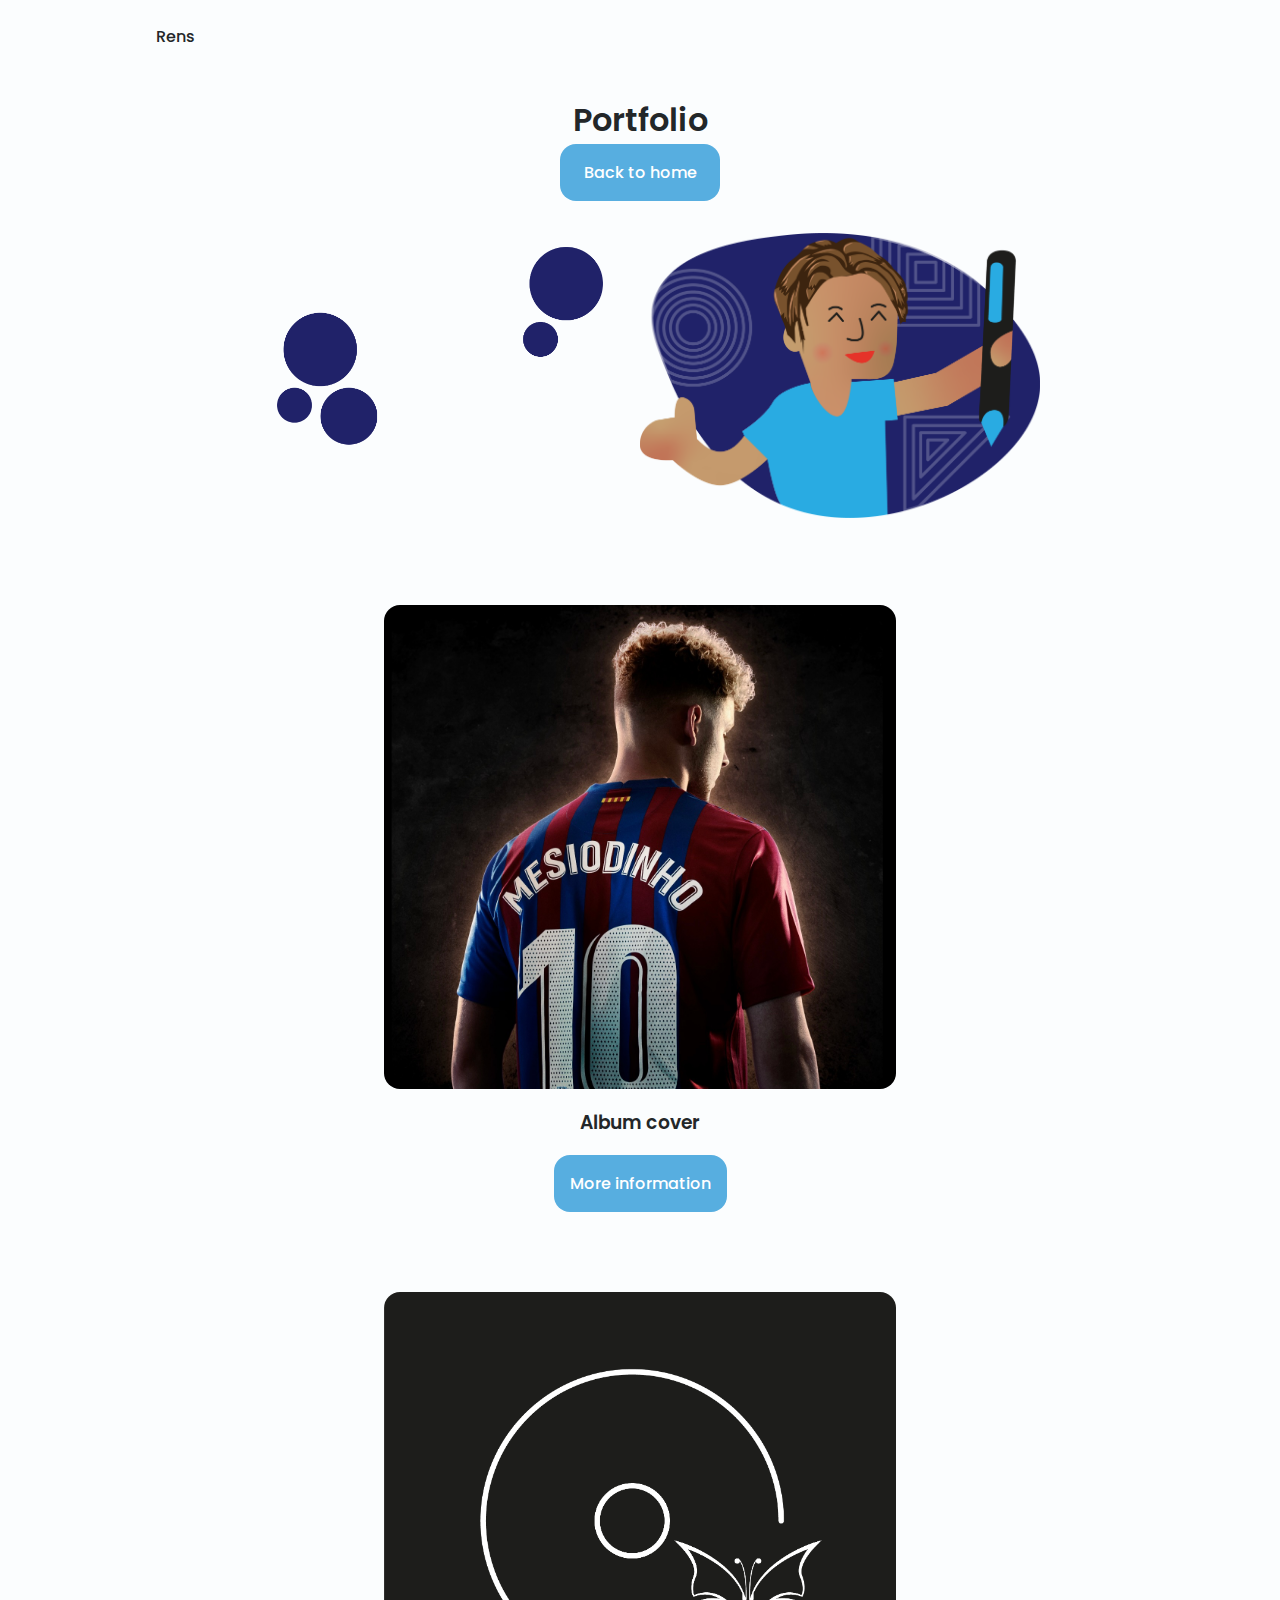
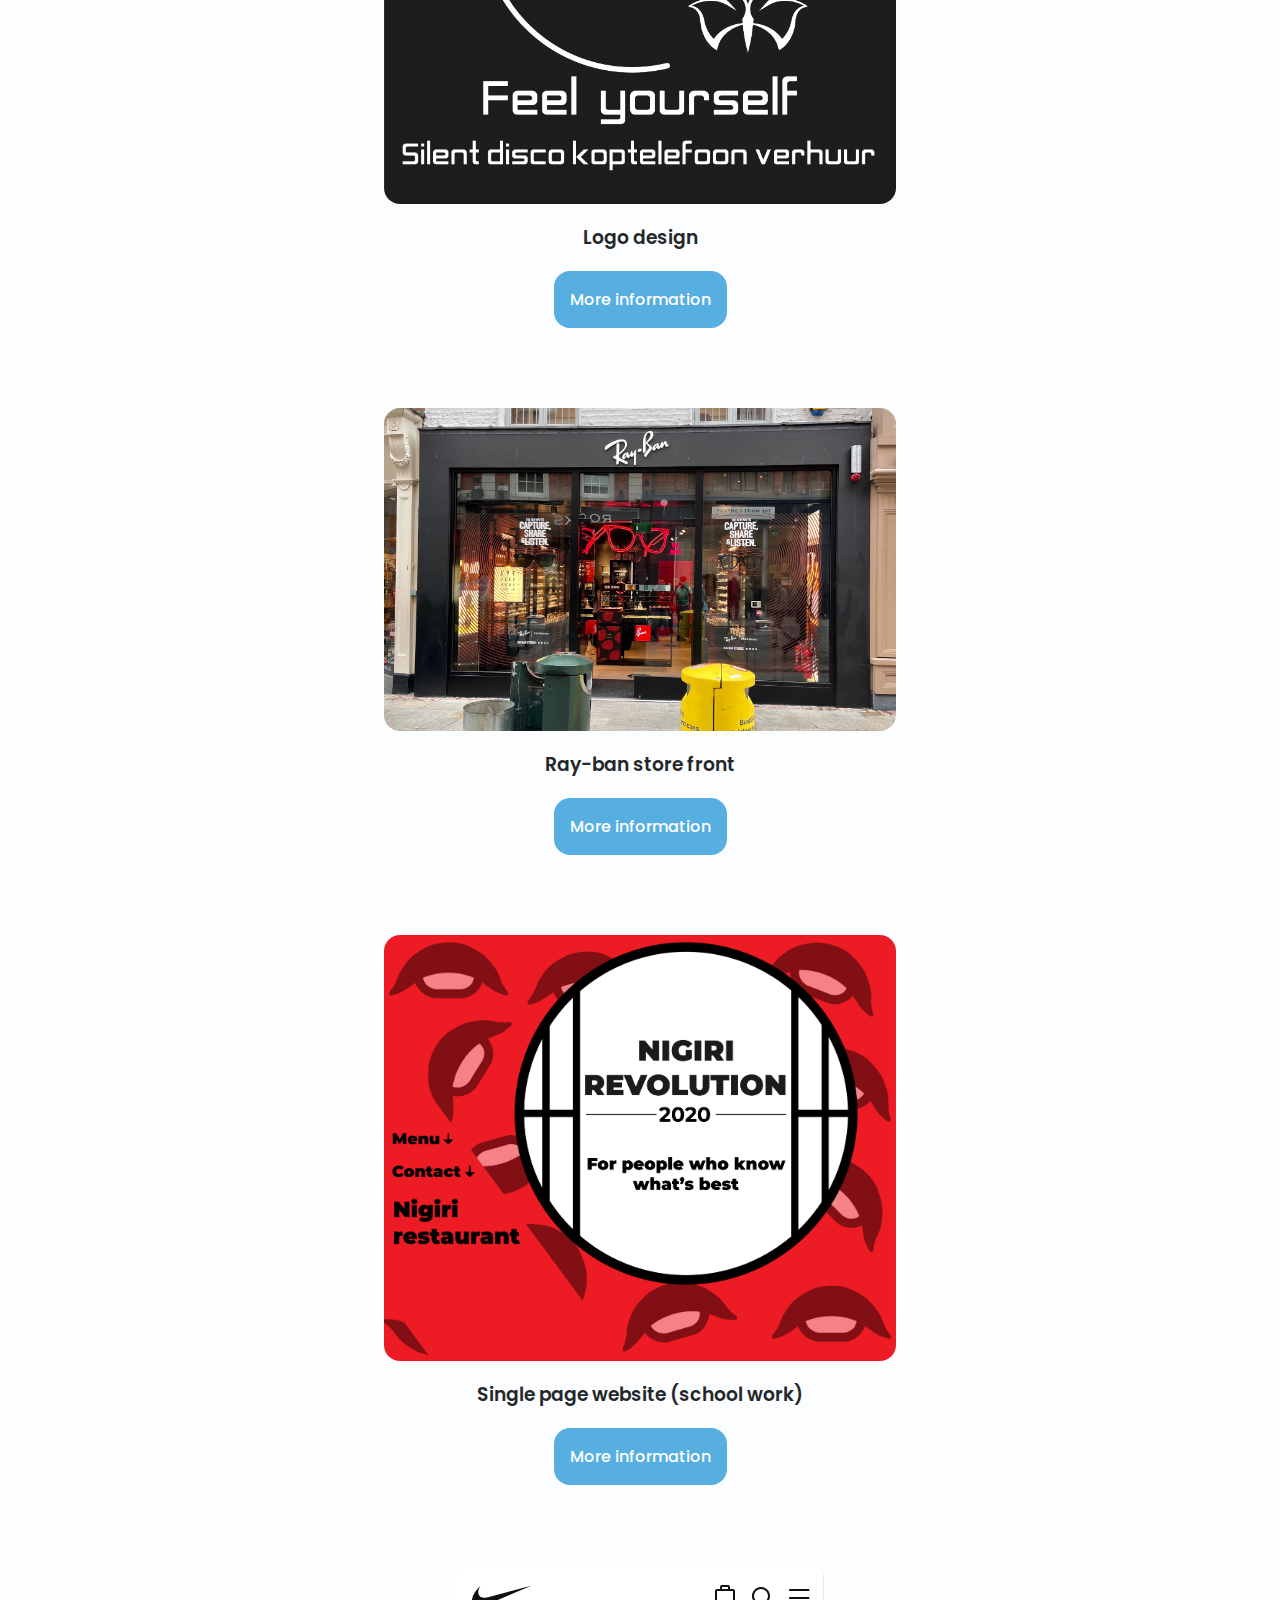
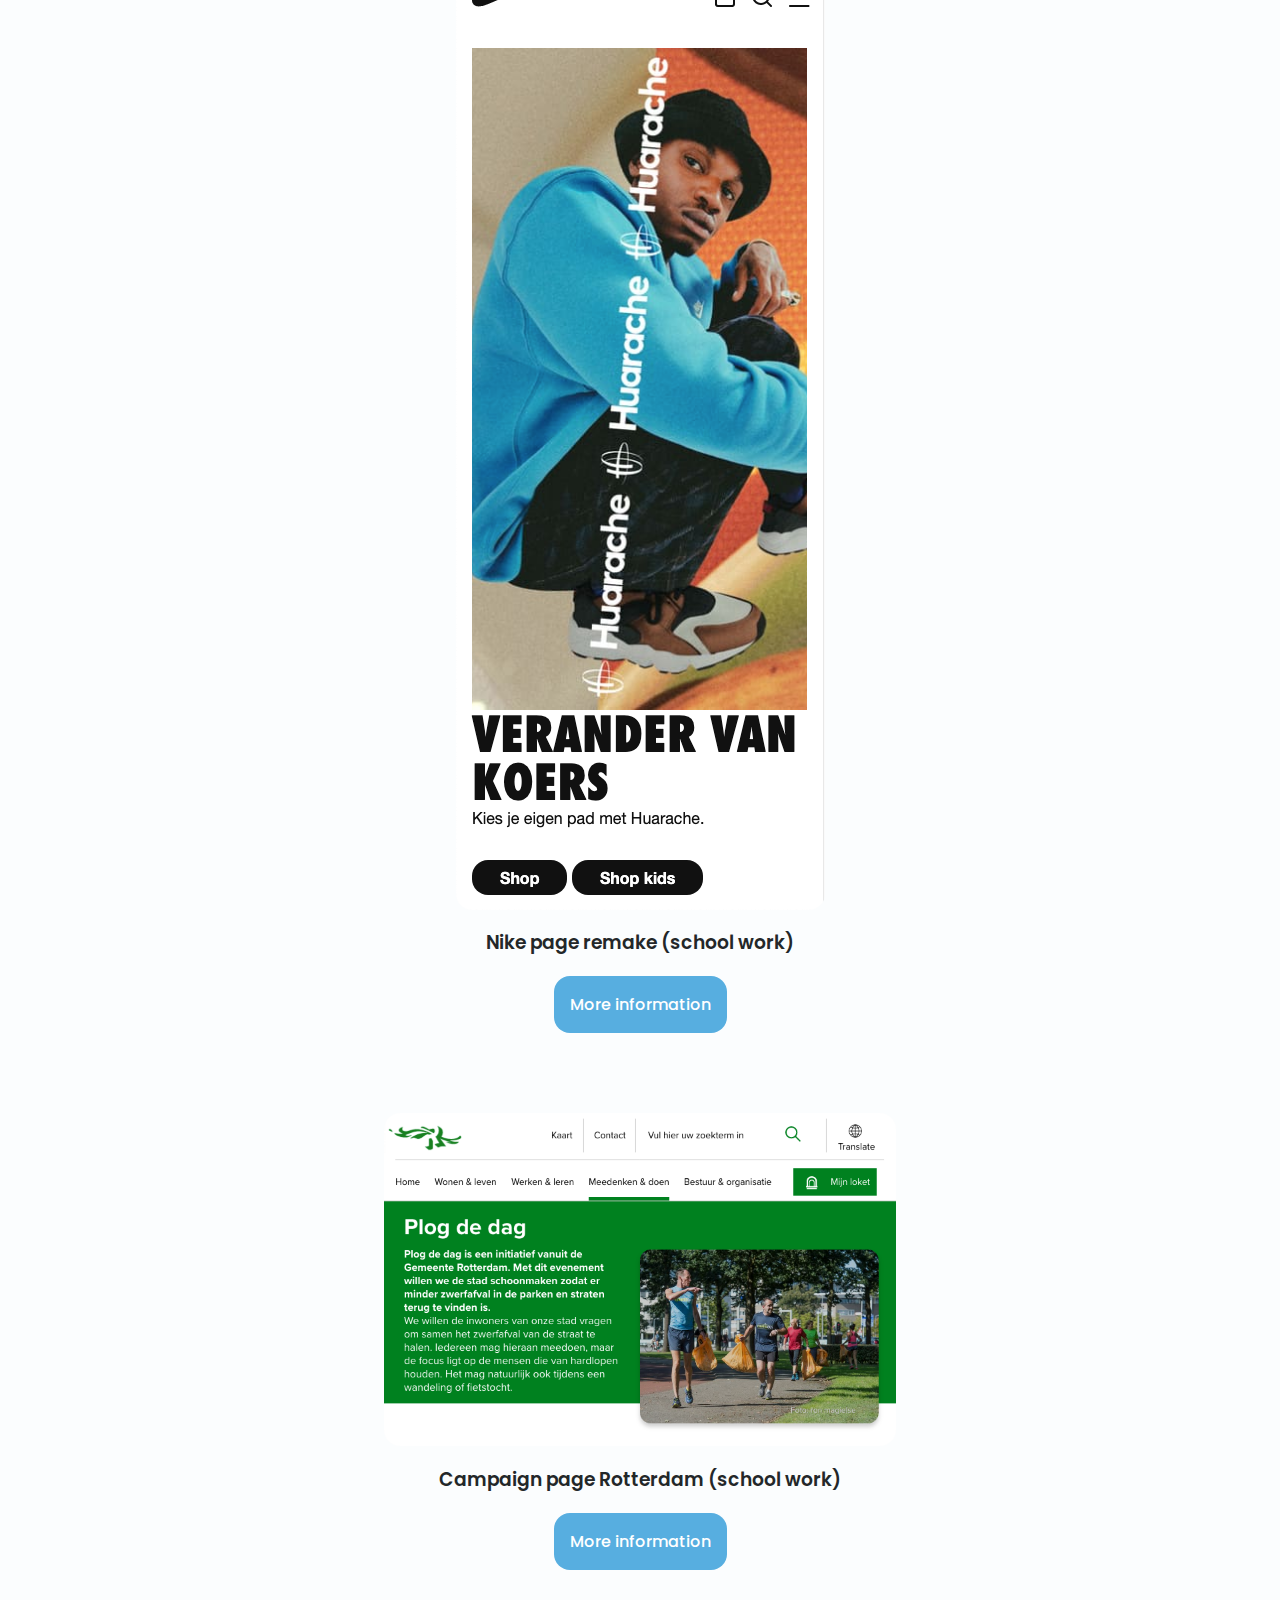
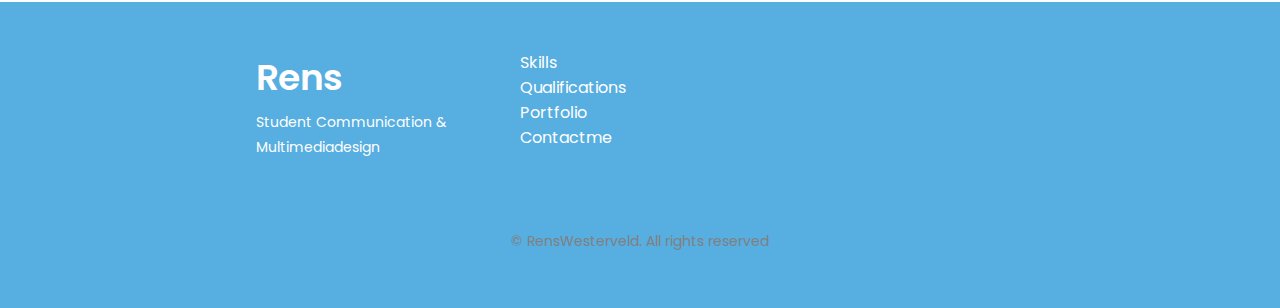
==== portfolio.html @ 884509c6 "Add files via upload" ====
<!DOCTYPE html>
<html lang="en">
<head>

    <meta charset="UTF-8">
    <meta name="viewport" content="width=device-width, initial-scale=1.0">

    <!--==================== UNICONS ====================-->
    <link rel="stylesheet" href="https://unicons.iconscout.com/release/v4.0.0/css/line.css">

    <!--==================== CSS ====================-->
    <link rel="stylesheet" href="assets/css/styles.css">

    <title>Full portfolio</title>
</head>

<body>
    <header class="header" id="header">
        <nav class="nav container">
            <a href="index.html" class="nav__logo">Rens</a>

            

            <div class="nav__btns">
                <!-- Theme change button -->
                <i class="uil uil-moon change-theme" id="theme-button"></i>
            </div>

        </nav>
    </header>
    
    <main class="portfolio">
        <h1>Portfolio</h1>
        <a href="index.html" class="portfolioknoppie2">Back to home</a>
        <section class="portfoliotop">
            <div class="portfoliotoplinks">
                <img src="./assets/img/bubbelsport_Tekengebied 1.png" alt="">
            </div>
            <div class="portfoliotoprechts">
                <img src="./assets/img/cartoon-ik.png" alt="">
            </div>
        </section>

        <section>
            <ul>
                <li>
                    <a href="./Portfolio/albumcover.html">
                        <img src="assets/img/2fb75d31-77df-4bcc-8fdf-3e74e98454a0.jpg" alt="">
                        <h3>Album cover</h3>
                        <span class="button button--flex button--small portfolio__button">More information</span>
                    </a>
                </li>

                <li>
                    <a href="./Portfolio/logodesign.html">
                        <img src="assets/img/Tekengebied 1 kopie 7.PNG" alt="">
                        <h3>Logo design</h3>
                        <span class="button button--flex button--small portfolio__button">More information</span>
                    </a>
                </li>

                <li>
                    <a href="./Portfolio/ray-ban.html">
                        <img src="assets/img/raybay.jpg" alt="">
                        <h3>Ray-ban store front</h3>
                        <span class="button button--flex button--small portfolio__button">More information</span>
                    </a>
                </li>

                <li>
                    <a href="./Portfolio/singlepage.html">
                        <img src="./assets/img/Single page website smal.png" alt="">
                        <h3>Single page website (school work)</h3>
                        <span class="button button--flex button--small portfolio__button">More information</span>
                    </a>
                </li>

                <li>
                    <a href="">
                        <img src="./assets/img/nike.png" alt="">
                        <h3>Nike page remake (school work)</h3>
                        <span class="button button--flex button--small portfolio__button">More information</span>
                    </a>
                </li>

                <li>
                    <a href="">
                        <img src="./assets/img/groot:klein scherm.png" alt="">
                        <h3>Campaign page Rotterdam (school work)</h3>
                        <span class="button button--flex button--small portfolio__button">More information</span>
                    </a>
                </li>
            </ul>
        </section>
    </main>

    <footer class="footer">
        <div class="footer__bg">
            <div class="footer__container container grid">
                <div>
                    <h1 class="footer__title">Rens</h1>
                    <span class="footer__subtitle">Student Communication & Multimediadesign</span>
                </div>

                <ul>
                    <li>
                        <a href="./index.html#skills" class="footer__link">Skills</a>
                    </li>
                    <li>
                        <a href="./index.html#Qualifications" class="footer__link">Qualifications</a>
                    </li>
                    <li>
                        <a href="./index.html#portfolio" class="footer__link">Portfolio</a>
                    </li>
                    <li>
                        <a href="./index.html#contact" class="footer__link">Contactme</a>
                    </li>
                </ul>

                <div class="footer__socials">
                    <a href="https://www.linkedin.com/in/rens-westerveld-a034a1193/" target="_blank" class="footer__social">
                        <i class="uil uil-linkedin-alt"></i>
                    </a>

                    <a href="https://www.instagram.com/renswest/" target="_blank" class="footer__social">
                        <i class="uil uil-instagram"></i>
                    </a>
                </div>
            </div>

            <p class="footer__copy">&#169; RensWesterveld. All rights reserved</p>
        </div>

    </footer>

    <!--==================== SCROLL TOP ====================-->
    <a href="#" class="scrollup" id="scroll-up">
        <i class="uil uil-arrow-up scrollup__icon"></i>
    </a>

    <!--==================== SWIPER JS ====================-->
    <script src="assets/js/swiper-bundle.min.js"></script>

    <!--==================== MAIN JS ====================-->
    <script src="assets/js/main.js"></script>
</body>

</html>
---- assets/css/styles.css ----
/*==================== GOOGLE FONTS ====================*/
@import url('https://fonts.googleapis.com/css2?family=Poppins:wght@400;500;600&display=swap');

/*==================== VARIABLES CSS ====================*/
:root {
    --header-height: 3rem;

    /*========== Colors ==========*/
    /* Change favorite color */
    --hue-color: 202;
    /* purple 250 - green 202 - blue 230 - pink 340*/

    /* HSL color mode */
    --first-color: hsl(var(--hue-color), 69%, 61%);
    --first-color-second: hsl(var(--hue-color), 69%, 61%);
    --first-color-alt: hsl(var(--hue-color), 57%, 53%);
    --first-color-lighter: hsl(var(--hue-color), 92%, 85%);
    --title-color: hsl(var(--hue-color), 8%, 15%);
    --text-color: hsl(var(--hue-color), 8%, 45%);
    --text-color-light: hsl(var(--hue-color), 8%, 65%);
    --input-color: hsl(var(--hue-color), 70%, 90%);
    --body-color: hsl(var(--hue-color), 60%, 99%);
    --container-color: #FFF;
    --scroll-bar-color: hsl(var(var(--hue-color), 12%, 90%));
    --scroll-thumb-color: hsl(var(var(--hue-color), 12%, 80%));

    /*========== Font and typography ==========*/
    --body-font: 'Poppins', sans-serif;

    /* .5rem = 8px, 1rem = 16px, 1.5rem = 24px ... */
    --big-font-size: 2rem;
    --h1-font-size: 1.5rem;
    --h2-font-size: 1.25rem;
    --h3-font-size: 1.125rem;
    --normal-font-size: .938rem;
    --small-font-size: .813rem;
    --smaller-font-size: .75rem;

    /*========== Font weight ==========*/
    --font-medium: 500;
    --font-semi-bold: 600;

    /*========== Margenes Bottom ==========*/
    /* .25rem = 4px, .5rem = 8px, .75rem = 12px ... */
    --mb-0-25: .25rem;
    --mb-0-5: .5rem;
    --mb-0-75: .75rem;
    --mb-1: 1rem;
    --mb-1-5: 1.5rem;
    --mb-2: 2rem;
    --mb-2-5: 2.5rem;
    --mb-3: 3rem;

    /*========== z index ==========*/
    --z-tooltip: 10;
    --z-fixed: 100;
    --z-modal: 1000;
}

/* Font size for large devices */
@media screen and (min-width: 968px) {
    :root {
        --big-font-size: 3rem;
        --h1-font-size: 2.25rem;
        --h2-font-size: 1.5rem;
        --h3-font-size: 1.25rem;
        --normal-font-size: 1rem;
        --small-font-size: .875rem;
        --smaller-font-size: .813rem;
    }
}

/*========== Variables Dark theme ==========*/
body.dark-theme {
    /* HSL color mode */
    --first-color-second: hsl(var(--hue-color), 30%, 8%);
    --title-color: hsl(var(--hue-color), 8%, 95%);
    --text-color: hsl(var(--hue-color), 8%, 75%);
    --input-color: hsl(var(--hue-color), 29%, 16%);
    --body-color: hsl(var(--hue-color), 28%, 12%);
    --container-color: hsl(var(--hue-color), 29%, 16%);
    --scroll-bar-color: hsl(var(var(--hue-color), 12%, 48%));
    --scroll-thumb-color: hsl(var(var(--hue-color), 12%, 36%));
}

/*========== Button Dark/Light ==========*/
.nav__btns {
    display: flex;
    align-items: center;
}

.change-theme {
    font-size: 1.25rem;
    color: var(--title-color);
    margin-right: var(--mb-1);
    cursor: pointer;
}

.change-theme:hover {
    color: var(--first-color);
}

/*==================== BASE ====================*/
* {
    box-sizing: border-box;
    padding: 0;
    margin: 0;
}

html {
    scroll-behavior: smooth;
}

body {
    margin: 0 0 var(--header-height) 0;
    font-family: var(--body-font);
    font-size: var(--normal-font-size);
    background-color: var(--body-color);
    color: var(--text-color);
}

h1,
h2,
h3,
h4 {
    color: var(--title-color);
    font-weight: var(--font-semi-bold);
}

ul {
    list-style: none;
}

a {
    text-decoration: none;
}

img {
    max-width: 100%;
    height: auto;
}

/*==================== REUSABLE CSS CLASSES ====================*/
.section {
    padding: 2rem 0 4rem;
}

.section__title {
    font-size: var(--h1-font-size);
}

.section__subtitle {
    display: block;
    font-size: var(--small-font-size);
    margin-bottom: var(--mb-3);
}

.section__title,
.section__subtitle {
    text-align: center;
}

/*==================== LAYOUT ====================*/
.container {
    max-width: 768px;
    margin-left: var(--mb-1-5);
    margin-right: var(--mb-1-5);
}

.grid {
    display: grid;
    gap: 1.5rem;
}

.header {
    width: 100%;
    position: fixed;
    bottom: 0;
    left: 0;
    z-index: var(--z-fixed);
    background-color: var(--body-color);
}

/*==================== NAV ====================*/
.nav {
    max-width: 968px;
    height: var(--header-height);
    display: flex;
    justify-content: space-between;
    align-items: center;
}

.nav__logo,
.nav__toggle {
    color: var(--title-color);
    font-weight: var(--font-medium);
}

.nav__logo:hover {
    color: var(--first-color);
}

.nav__toggle {
    font-size: 1.1rem;
    cursor: pointer;
}

.nav__toggle:hover {
    color: var(--first-color);
}

@media screen and (max-width: 767px) {
    .nav__menu {
        position: fixed;
        bottom: -100%;
        left: 0;
        width: 100%;
        background-color: var(--body-color);
        padding: 2rem 1.5rem 4rem;
        box-shadow: 0 -1px 4px rgba(0, 0, 0, .15);
        border-radius: 1.5rem 1.5rem 0 0;
        transition: .3s;
    }
}

.nav__list {
    grid-template-columns: repeat(3, 1fr);
    gap: 2rem;
}

.nav__link {
    display: flex;
    flex-direction: column;
    align-items: center;
    font-size: var(--small-font-size);
    color: var(--title-color);
    font-weight: var(--font-medium);
}

.nav__link:hover {
    color: var(--first-color);
}

.nav__icon {
    font-size: 1.2rem;
}

.nav__close {
    position: absolute;
    right: 1.3rem;
    bottom: .5rem;
    font-size: 1.5rem;
    color: var(--first-color);
}

.nav__close:hover {
    color: var(--first-color-alt);
}

/* show menu */
.show-menu {
    bottom: 0;
}

/* Active link */
.about-link {
    color: var(--first-color);
}

/* Change background header */
.scroll-header {
    box-shadow: 0 -1px 4px rgba(0, 0, 0, .15);
}

/*==================== HOME ====================*/
.home__container {
    gap: 1rem;
}

.home__content {
    grid-template-columns: .5fr 3fr;
    padding-top: 3.5rem;
    align-items: center;
}

.home__social {
    display: grid;
    grid-template-columns: max-content;
    row-gap: 1rem;
}

.home__social-icon {
    font-size: 1.25rem;
    color: var(--first-color);
}

.home__social-icon:hover {
    color: var(--first-color-alt);
}

.home__blob {
    width: 200px;
    fill: var(--first-color);
}

.home__blob-img {
    width: 200px;
    margin-bottom: 5em;
}

.home__data {
    grid-column: 1/3;
}

.home__title {
    font-size: var(--big-font-size);
}

.home__subtitle {
    font-size: var(--h3-font-size);
    color: var(--text-color);
    font-weight: var(--font-medium);
    margin-bottom: var(--mb-0-75);
}

.home__description {
    margin-bottom: var(--mb-2);
}

.home__scroll {
    display: none;
}

.home__scroll-button {
    color: var(--first-color);
    transition: .3s;
}

.home__scroll-button:hover {
    transform: translateY(.25rem);
}

.home__scroll-mouse {
    font-size: 2rem;
}

.home__scroll-name {
    font-size: var(--small-font-size);
    color: var(--title-color);
    font-weight: var(--font-medium);
    margin-right: var(--mb-0-25);
}

.home__scroll-arrow {
    font-size: 1.25rem;
}

/*==================== BUTTONS ====================*/
.button {
    display: inline-block;
    background-color: var(--first-color);
    color: #FFF;
    padding: 1rem;
    border-radius: 1rem;
    font-weight: var(--font-medium);
    border: 0;
}

.button:hover {
    background-color: var(--first-color-alt);
}

.button_icon {
    font-size: 1.25rem;
    margin-left: var(--mb-0-5);
    transition: .3s;
}

.button--flex {
    display: inline-flex;
    align-items: center;
}

/*==================== ABOUT ====================*/
.about__img {
    width: 200px;
    border-radius: .5rem;
    justify-self: center;
    align-self: center;
}

.about__description {
    text-align: center;
    margin-bottom: var(--mb-2-5);
}

.about__info {
    display: flex;
    justify-content: space-evenly;
    margin-bottom: var(--mb-2-5);
}

.about__info-title {
    font-size: var(--h2-font-size);
    font-weight: var(--font-semi-bold);
    color: var(--title-color);
}

.about__info-name {
    font-size: var(--small-font-size);
}

.about__info-title,
.about__info-name {
    display: block;
    text-align: center;
}

.about__buttons {
    display: flex;
    justify-content: center;
}

/*==================== SKILLS ====================*/
.skills__container {
    row-gap: 0;
}

.skills__header {
    display: flex;
    align-items: center;
    margin-bottom: var(--mb-2-5);
}

.skills__icon,
.skills__arrow {
    font-size: 2rem;
    color: var(--first-color);
}

.skills__icon {
    margin-right: var(--mb-0-75);
}

.skills__title {
    font-size: var(--h3-font-size);
}

.skills__subtitle {
    font-size: var(--small-font-size);
    color: var(--text-color-light);
}

.skills__arrow {
    margin-left: auto;
    transition: .4s;
}

.skills__list {
    row-gap: 1.5rem;
    padding-left: 2.7rem;
}

.skills__name {
    font-size: var(--normal-font-size);
    font-weight: var(--font-medium);
}

.skills__bar,
.skills__percentage {
    height: 5px;
    border-radius: .25rem;
}

.skills__bar {
    background-color: var(--first-color-lighter);
}

/*==================== QUALIFICATION ====================*/
.qualification__tabs {
    display: flex;
    justify-content: space-evenly;
    margin-bottom: var(--mb-2);
}

.qualification__button {
    font-size: var(--h3-font-size);
    font-weight: var(--font-medium);
}

.qualification__button:hover {
    color: var(--first-color);
}

.qualification__icon {
    font-size: 1.8rem;
    margin-right: var(--mb-0-25);
}

.qualification__data {
    display: grid;
    grid-template-columns: 1fr max-content 1fr;
    column-gap: 1.5rem;
}

.qualification__title {
    font-size: var(--normal-font-size);
    font-weight: var(--font-medium);
}

.qualification__subtitle {
    display: inline-block;
    font-size: var(--small-font-size);
    margin-bottom: var(--mb-1);
}

.qualification__calendar {
    font-size: var(--smaller-font-size);
    color: var(--text-color-light);
}

.qualification__rounder {
    display: inline-block;
    width: 13px;
    height: 13px;
    background-color: var(--first-color);
    border-radius: 50%;
}

.qualification[data-content] {
    display: none;
}

.qualification__active[data-content] {
    display: block;
}

.qualification__button.qualification__active {
    color: var(--first-color);
}

/*==================== SERVICES ====================*/


/* Active Modal */


/*==================== PORTFOLIO ====================*/
.portfolio__containter {
    overflow: initial;
}

.portfolio__content {
    padding: 0 1.5rem;
}

.portfolio__img {
    width: 265px;
    border-radius: .5rem;
    justify-self: center;
}

.portfolio__title {
    font-size: var(--h3-font-size);
    margin-bottom: var(--mb-0-75);
}

.portfolio__description {
    margin-bottom: var(--mb-0-75);
}

.portfolio__button:hover .button__icon {
    transform: translateX(.25rem);
    transition: .3s;
}

.swiper-button-prev::after,
.swiper-button-next::after {
    content: '';
}

.swiper-portfolio-icon {
    font-size: 2rem;
    color: var(--first-color);
}

.swiper-button-prev {
    left: -.5rem;
}

.swiper-button-next {
    right: -.5rem;
}

.swiper-horizontal>.swiper-pagination-bullets {
    bottom: -2.5rem;
}

.swiper-pagination-bullets-active {
    background-color: var(--first-color);
}

.swiper-button-prev,
.swiper-button-next,
.swiper-pagination-bullets {
    outline: none;
}

.portfolioknoppie {
    display: block;
    background-color: var(--first-color);
    color: #FFF;
    padding: 1rem;
    border-radius: 1rem;
    font-weight: var(--font-medium);
    border: 0;
    width: 10%;
    margin: 0 auto 2em auto;
    text-align: center;
}

.portfolioknoppie:hover {
    background-color: hsl(207deg 69% 61%);
}

/*==================== PROJECT IN MIND ====================*/


/*==================== TESTIMONIAL ====================*/


/*==================== CONTACT ME ====================*/
.contact__container {
    row-gap: 3rem;
}

.contact__information {
    display: flex;
    margin-bottom: var(--mb-2);
}

.contact__icon {
    font-size: 2rem;
    color: var(--first-color);
    margin-right: var(--mb-0-75);
}

.contact__title {
    font-size: var(--h3-font-size);
    font-weight: var(--font-medium);
}

.contact__subtitle {
    font-size: var(--small-font-size);
    color: var(--text-color-light);
}

.contact__content {
    background-color: var(--input-color);
    border-radius: .5rem;
    padding: .75rem 1rem .25rem;
}

.contact__label {
    font-size: var(--smaller-font-size);
    color: var(--title-color);
}

.contact__input {
    width: 100%;
    background-color: var(--input-color);
    color: var(--text-color);
    font-family: var(--body-font);
    font-size: var(--normal-font-size);
    border: none;
    outline: none;
    padding: .25rem .5rem .5rem 0;
}

/*==================== FOOTER ====================*/
.footer {
    padding-top: 2rem;
}

.footer__container {
    row-gap: 3.5rem;
}

.footer__bg {
    background-color: var(--first-color-second);
    pad: 2rem 0 3rem;
}

.footer__title {
    font-size: var(--h1-font-size);
    margin-bottom: var(--mb-0-25);
}

.footer__subtitle {
    font-size: var(--small-font-size);
}

.footer__links {
    display: flex;
    flex-direction: column;
    row-gap: 1.5rem;
}

.footer__link:hover {
    color: var(--first-color-lighter);
}

.footer__social {
    font-size: 1.25rem;
    margin-right: var(--mb-1-5);
}

.footer__social:hover {
    color: var(--first-color-lighter);
}

.footer__copy {
    font-size: var(--small-font-size);
    text-align: center;
    color: grey;
    margin-top: var(--mb-3);
}

.footer__title,
.footer__subtitle,
.footer__link,
.footer__social {
    color: #FFF;
}

/*========== SCROLL UP ==========*/
.scrollup {
    position: fixed;
    right: 1rem;
    bottom: -20%;
    background-color: var(--first-color);
    opacity: .8;
    padding: 0 .3rem;
    border-radius: .4rem;
    z-index: var(--z-tooltip);
    transition: .4s;
}

.scrollup:hover {
    background-color: var(--first-color-alt);
}

.scrollup__icon {
    font-size: 1.5rem;
    color: #FFF;
}

/* Show scroll */
.show-scroll {
    bottom: 5rem;
}

/*========== SCROLL BAR ==========*/
::-webkit-scrollbar {
    width: .60rem;
    background-color: var(--scroll-bar-color);
    border-radius: .5rem;
}

::-webkit-scrollbar-thumb {
    background-color: var(--scroll-thumb-color);
    border-radius: .5rem;
}

::-webkit-scrollbar-thumb:hover {
    background-color: var(--text-color-light);
}

/*==================== PORTFOLIO PAGE ====================*/
.portfolio h1 {
    margin-top: 3em;
    text-align: center;
}

.portfolioknoppie2 {
    display: block;
    background-color: var(--first-color);
    color: #FFF;
    padding: 1rem;
    border-radius: 1rem;
    font-weight: var(--font-medium);
    border: 0;
    width: 10em;
    margin: 0 auto 2em auto;
    text-align: center;
}

.portfolioknoppie2:hover {
    background-color: hsl(207deg 69% 61%);
}

.portfoliotop {
    display: flex;
}

.portfoliotoplinks {
    width: 50%;
}

.portfoliotoprechts {
    width: 50%;
}

.portfolio section:nth-of-type(2) {
    display: flex;
    flex-direction: column;
    align-items: center;
    justify-content: center;
}

.portfolio section:nth-of-type(2) a {
    display: flex;
    flex-direction: column;
    align-items: center;
    margin-top: 5em;
}

.portfolio section:nth-of-type(2) img {
    max-width: 40%;
    border-radius: 1em;
}

.portfolio h3 {
    margin-bottom: 1em;
    margin-top: 1em;
    text-align: center;
}

/*==================== Portfolio specifiek ====================*/
.fporto main {
    margin-top: 5em;
    display: flex;
    flex-direction: column;
    justify-content: center;
    text-align: center;
}

.fporto img {
    width: 70%;
    border-radius: 1em;
    margin: 1em auto;
}

.fporto section {
    display: flex;
    flex-direction: column;
    justify-content: center;
    margin-top: 4em;
}

/*==================== rayban ====================*/


/*==================== MEDIA QUERIES ====================*/
/* For small devices */
@media screen and (max-width: 350px) {
    .container {
        margin-left: var(--mb-1);
        margin-right: var(--mb-1);
    }

    .nav__menu {
        padding: 2rem .25rem 4rem;
    }

    .nav__list {
        column-gap: 0;
    }

    .home__content {
        grid-template-columns: .25fr 3fr;
    }

    .home__blob {
        width: 180px;
    }

    .skills__title {
        font-size: var(--normal-font-size);
    }

    .qualification__data- {
        gap: .5rem;
    }

    .services__container {
        grid-template-columns: max-content;
        justify-content: center;
    }

    .services__content {
        padding-right: 3.5rem;
    }

    .services__modal {
        padding: 0 .5rem;
    }

    .project__img {
        width: 200px;
    }
}

/* For medium devices */
@media screen and (max-width: 900px) {
    .portfolio section:nth-of-type(2) img {
        max-width: 80%;
    }

    .fporto img {
        width: 90%;
    }
}

@media screen and (min-width: 900px) {
    .portfoliotop {
        max-width: 50em;
        margin: auto;
    }
}

@media screen and (min-width: 568px) {
    .home__content {
        grid-template-columns: max-content 1fr 1fr;
    }

    .home__data {
        grid-column: initial;
    }

    .home__img {
        order: 1;
        justify-self: center;
    }

    .about__container,
    .skills__container,
    .portfolio__content,
    .project__container,
    .contact__container,
    .footer__container {
        grid-template-columns: repeat(2, 1fr);
    }

    .qualification__sections {
        display: grid;
        grid-template-columns: .6fr;
        justify-content: center;
    }
}

@media screen and (min-width: 768px) {
    
    
    .container {
        margin-left: auto;
        margin-right: auto;
    }

    body {
        margin: 0;
    }

    .section {
        padding: 6rem 0 2rem;
    }

    .section__subtitle {
        margin-bottom: 4rem;
    }

    .header,
    .main,
    .footer__container {
        top: 0;
        bottom: initial;
    }

    .nav {
        height: calc(var(--header-height) + 1.5rem);
        column-gap: 1rem;
    }

    .nav__icon,
    .nav__close,
    .nav__toggle {
        display: none;
    }

    .nav__list {
        display: flex;
        column-gap: 2rem;
    }

    .nav__menu {
        display: flex;
        column-gap: 2rem;
    }

    .change-theme {
        margin: 0;
    }

    .home__container {
        row-gap: 5rem;
    }

    .home__content {
        padding-top: 5.5rem;
        column-gap: 2rem;
    }

    .home__blob {
        width: 270px;
    }

    .home__scroll {
        display: block;
    }

    .home__scroll-button {
        margin-left: 3rem;
    }

    .about__container {
        column-gap: 5rem;
    }

    .about__img {
        width: 350px;
    }

    .about__description {
        text-align: initial;
    }

    .about__info {
        justify-content: space-between;
    }

    .about__buttons {
        justify-content: initial;
    }

    .qualification__tabs {
        justify-content: center;
    }

    .qualification__button {
        margin: 0 var(--mb-1);
    }

    .qualification__sections {
        grid-template-columns: .5fr;
    }

    .services__container {
        grid-template-columns: repeat(3, 218px);
        justify-content: center;
    }

    .services__icon {
        font-size: 2rem;
    }

    .services__content {
        padding: 6rem 0 2rem 2.5rem;
    }

    .sevices__modal-content {
        width: 450px;
    }

    .portfolio__img {
        width: 320px;
    }

    .portfolio__content {
        align-items: center;
    }

    .project {
        text-align: initial;
    }

    .project__bg {
        background: none;
    }

    .project__container {
        background-color: var(--first-color-second);
        border-radius: 1rem;
        padding: 3rem 2.5rem 0;
        grid-template-columns: 1fr max-content;
        column-gap: 3rem;
    }

    .project__data {
        padding-top: .8rem;
    }

    .footer__container {
        grid-template-columns: repeat(3, 1fr);
    }

    .footer__bg {
        padding: 3rem 0 3.5rem;
    }

    .footer__links {
        flex-direction: row;
        column-gap: 2rem;
    }

    .footer__socials {
        justify-self: flex-end;
    }

    .footer__copy {
        margin-top: 4.5rem;
    }
}

/* For large devices */
@media screen and (min-width: 1024px; ) {

    .header,
    .main,
    .footer__container {
        padding: 0;
    }

    .home__blob {
        width: 320px;
    }

    .home__social {
        transform: translateX(-6rem);
    }

    .services__container {
        grid-template-columns: repeat(3, 238px);
    }

    .portfolio__content {
        column-gap: 5rem;
    }

    .swiper-portfolio-icon {
        font-size: 3.5rem;
    }

    .swiper-button-prev {
        left: -3.5rem;
    }

    .swiper-button-next {
        right: -3.5rem;
    }

    .swiper-container-horizontal>.swiper-pagination-bullets {
        bottom: -4.5rem;
    }

    .contact__form {
        width: 460px;
    }

    .contact__inputs {
        grid-template-columns: repeat(2, 1fr);
    }
}
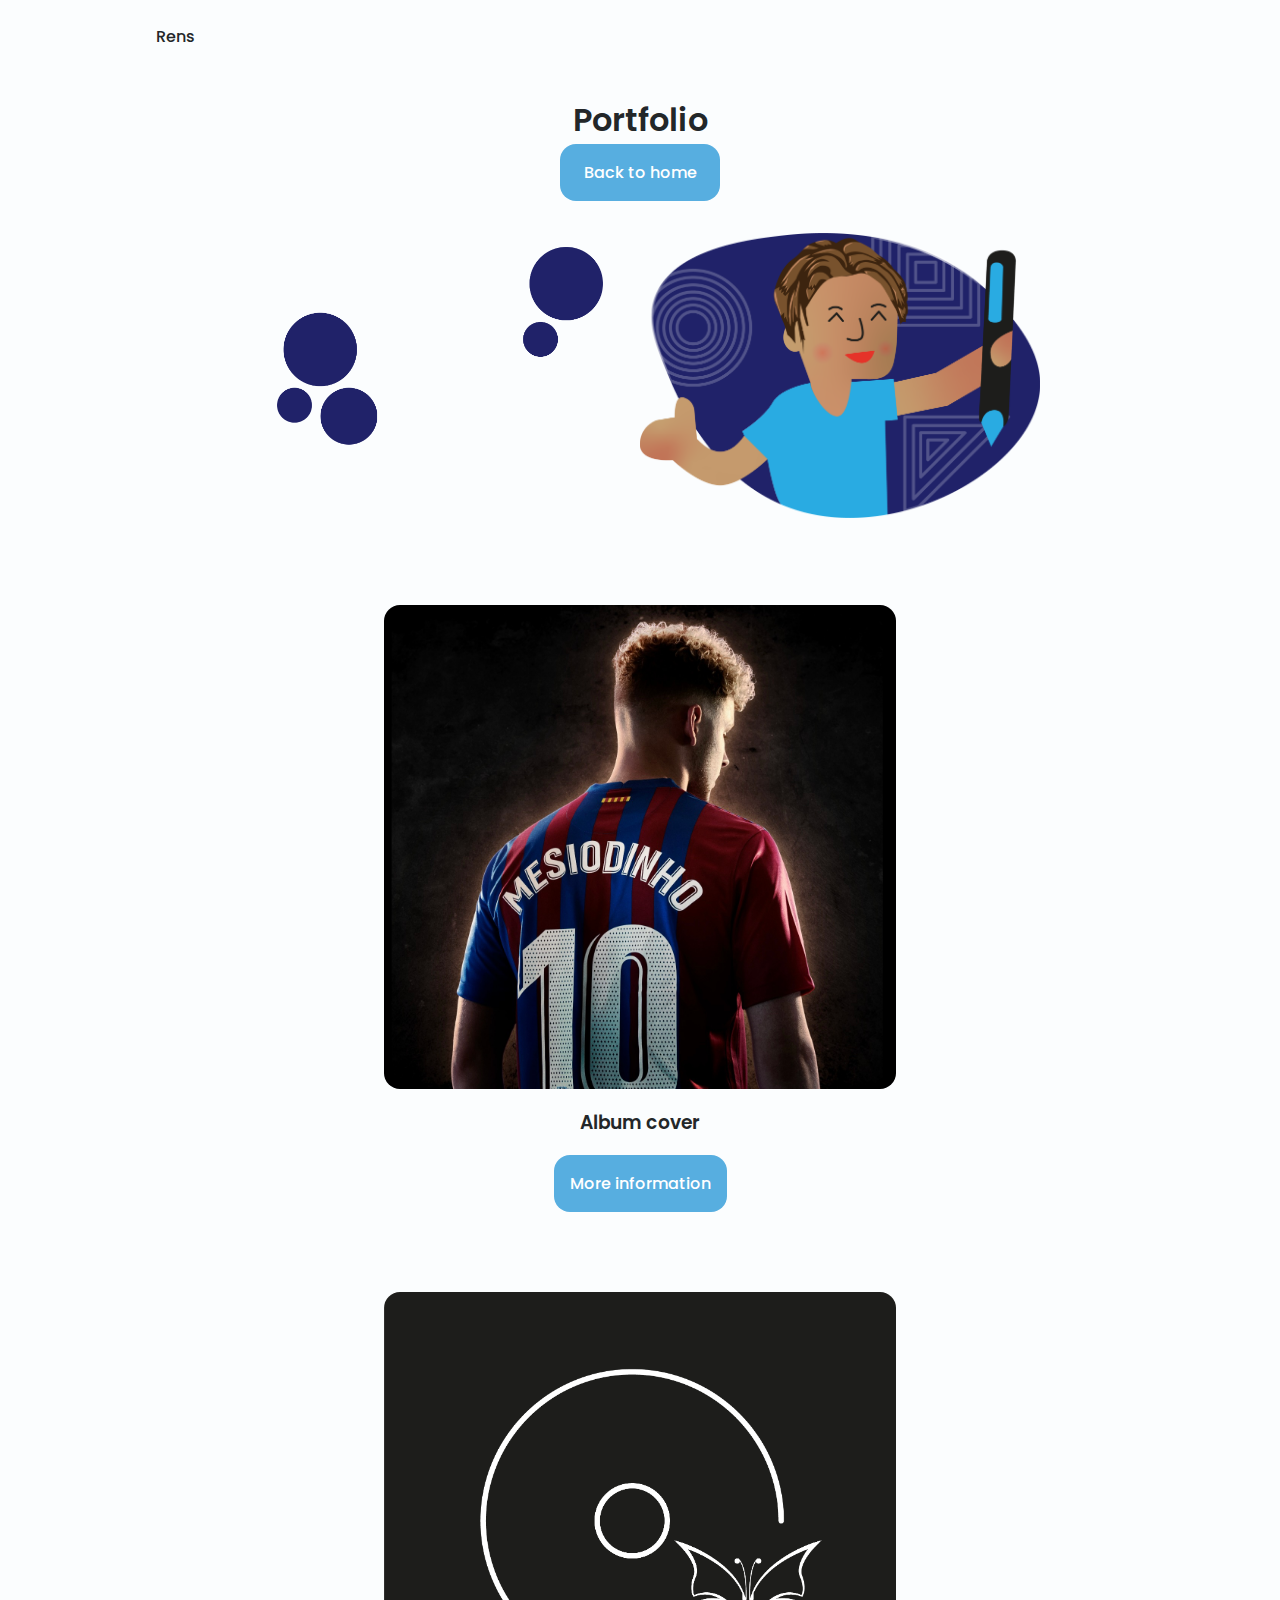
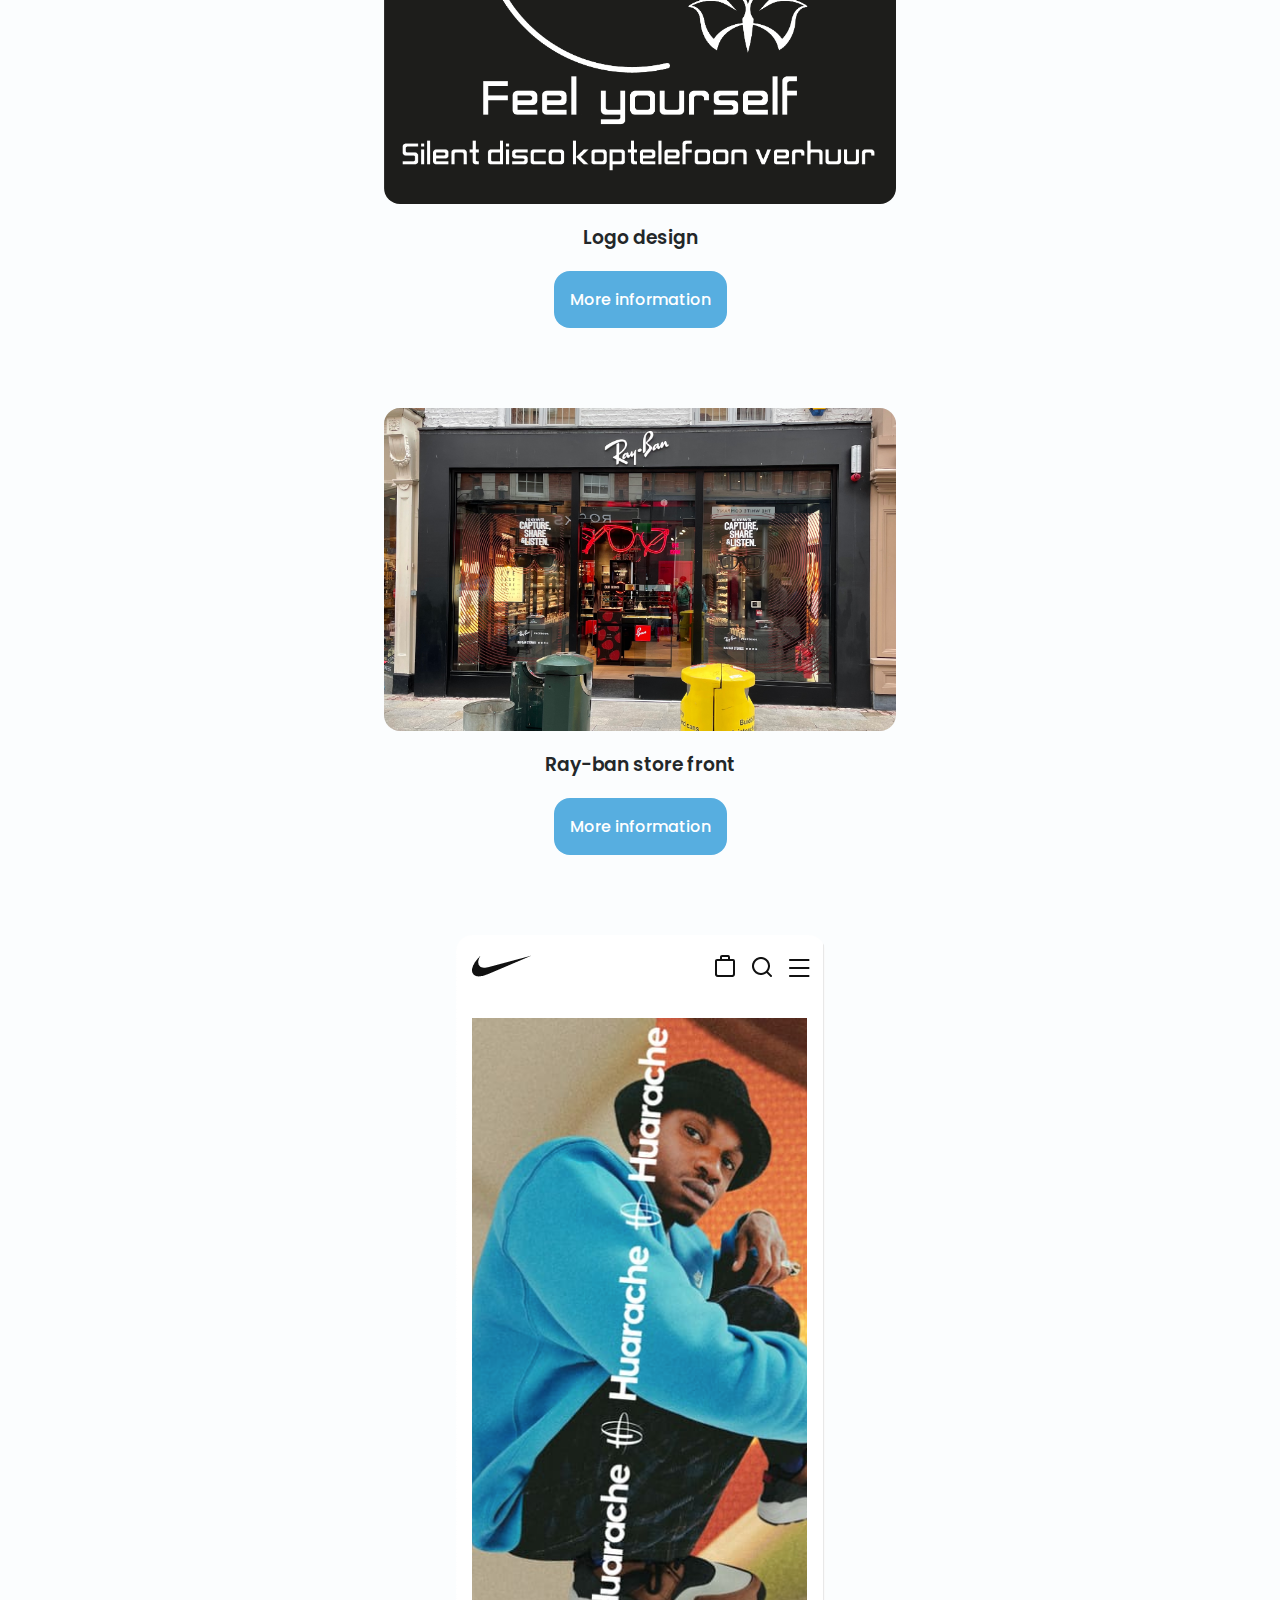
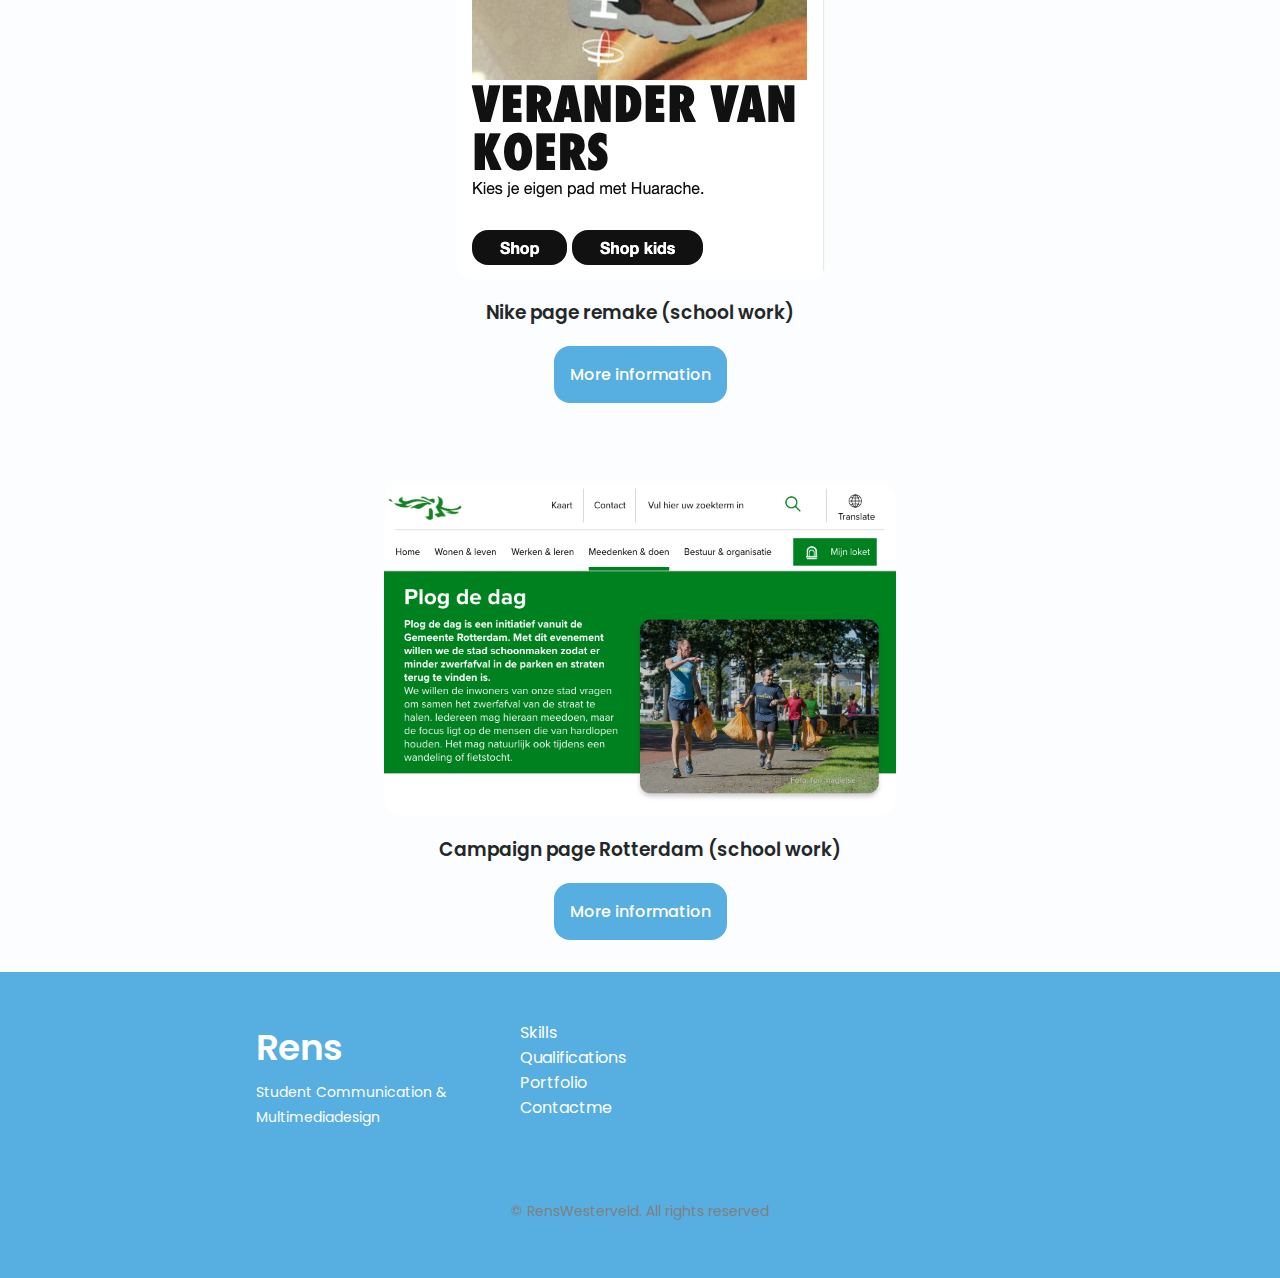
==== commit a9e954d3: "Add files via upload" ====
--- a/portfolio.html
+++ b/portfolio.html
@@ -67,16 +67,16 @@
                     </a>
                 </li>
 
-                <li>
+                <!-- <li>
                     <a href="./Portfolio/singlepage.html">
                         <img src="./assets/img/Single page website smal.png" alt="">
                         <h3>Single page website (school work)</h3>
                         <span class="button button--flex button--small portfolio__button">More information</span>
                     </a>
-                </li>
+                </li> -->
 
                 <li>
-                    <a href="">
+                    <a href="./Portfolio/nike.html">
                         <img src="./assets/img/nike.png" alt="">
                         <h3>Nike page remake (school work)</h3>
                         <span class="button button--flex button--small portfolio__button">More information</span>
@@ -84,7 +84,7 @@
                 </li>
 
                 <li>
-                    <a href="">
+                    <a href="./Portfolio/rotterdam.html">
                         <img src="./assets/img/groot:klein scherm.png" alt="">
                         <h3>Campaign page Rotterdam (school work)</h3>
                         <span class="button button--flex button--small portfolio__button">More information</span>
--- a/assets/css/styles.css
+++ b/assets/css/styles.css
@@ -846,7 +846,7 @@
 }
 
 .fporto img {
-    width: 70%;
+    width: 50%;
     border-radius: 1em;
     margin: 1em auto;
 }
@@ -856,6 +856,11 @@
     flex-direction: column;
     justify-content: center;
     margin-top: 4em;
+}
+
+.fporto a.button.button--flex {
+    width: 8em;
+    align-self: center;
 }
 
 /*==================== rayban ====================*/
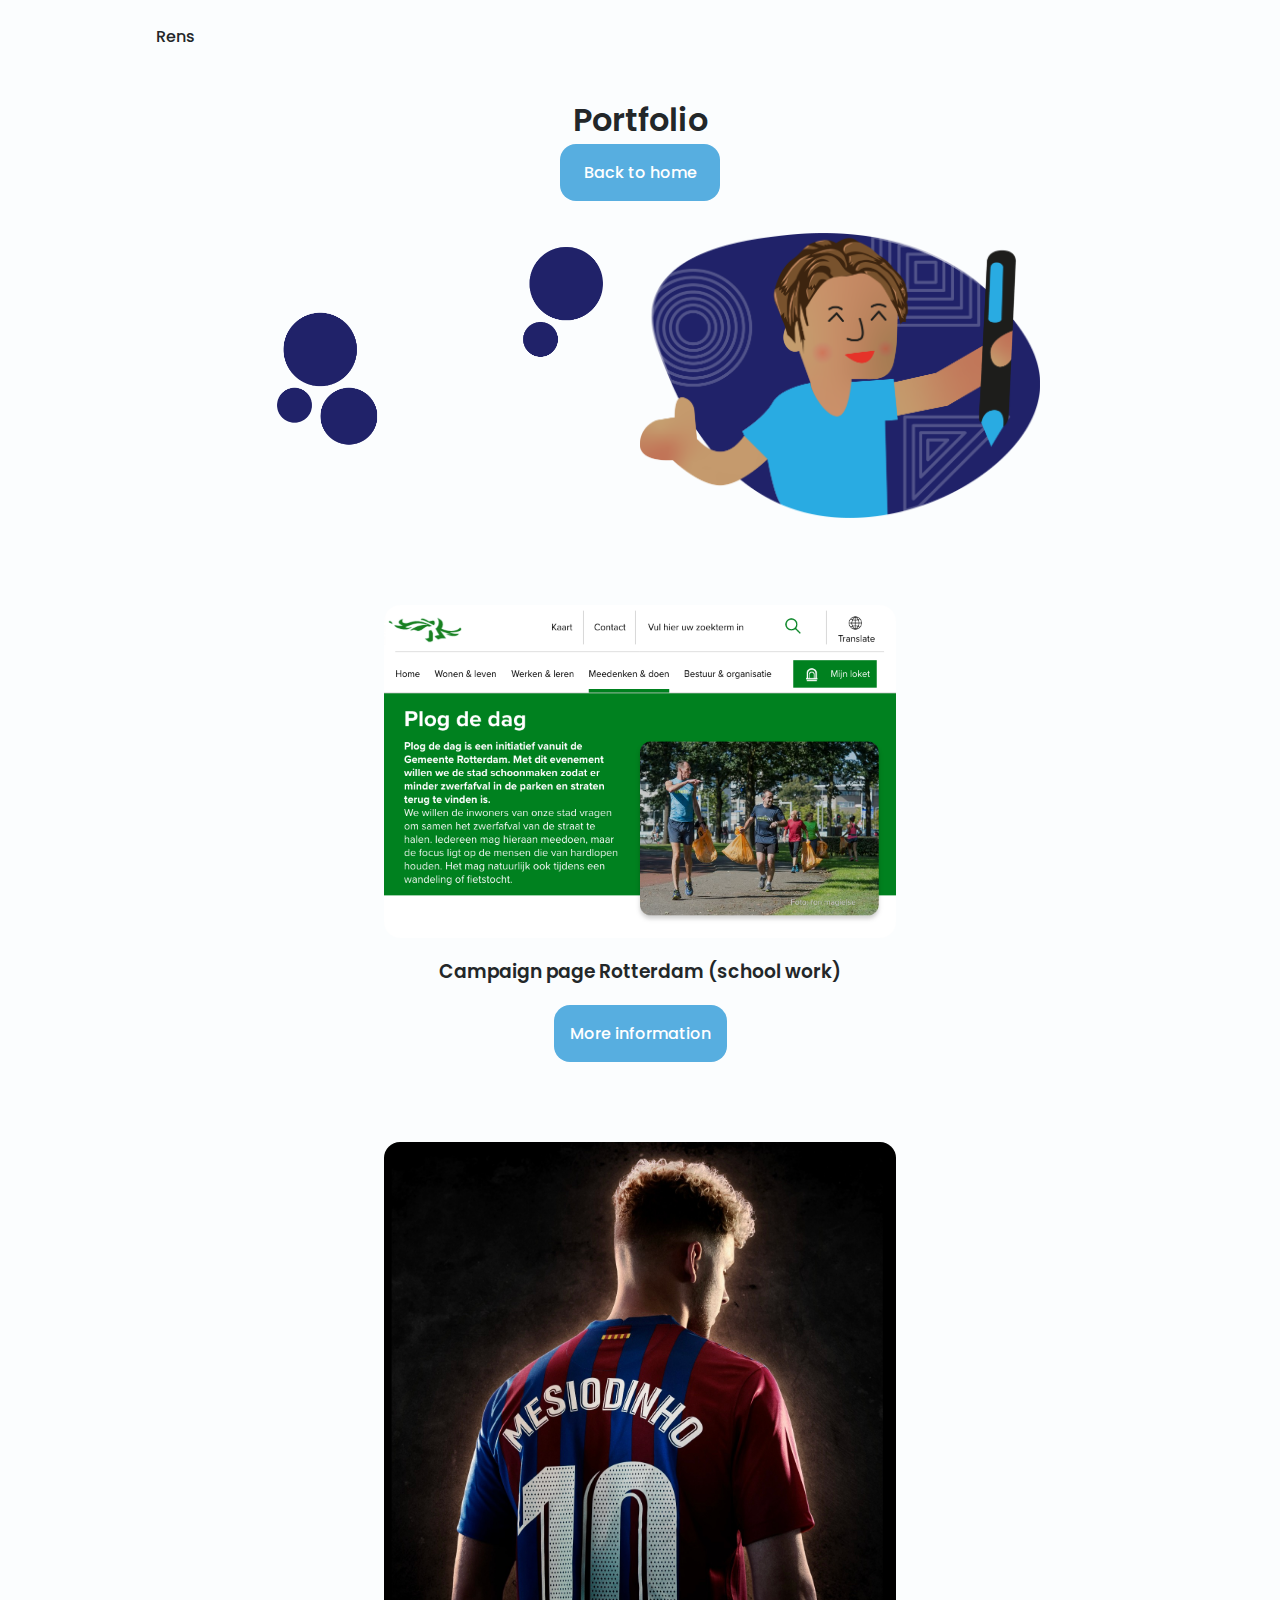
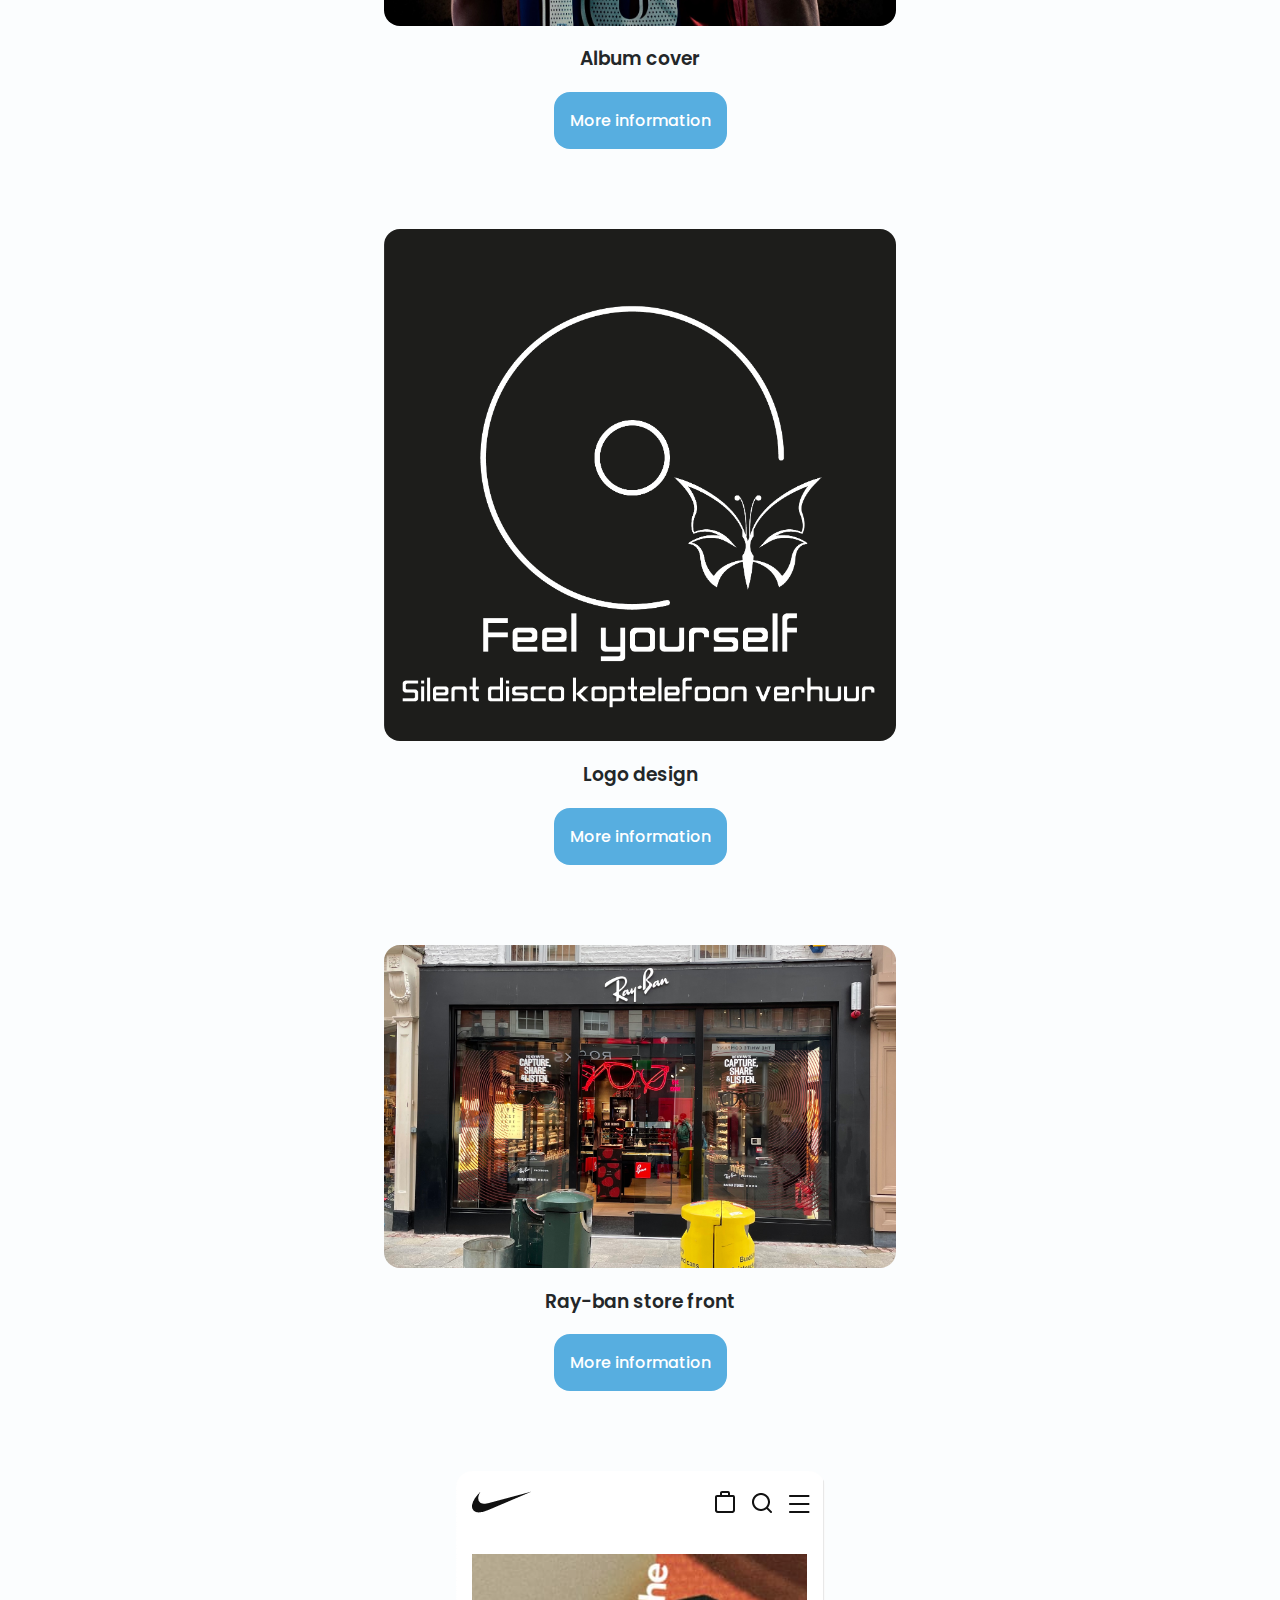
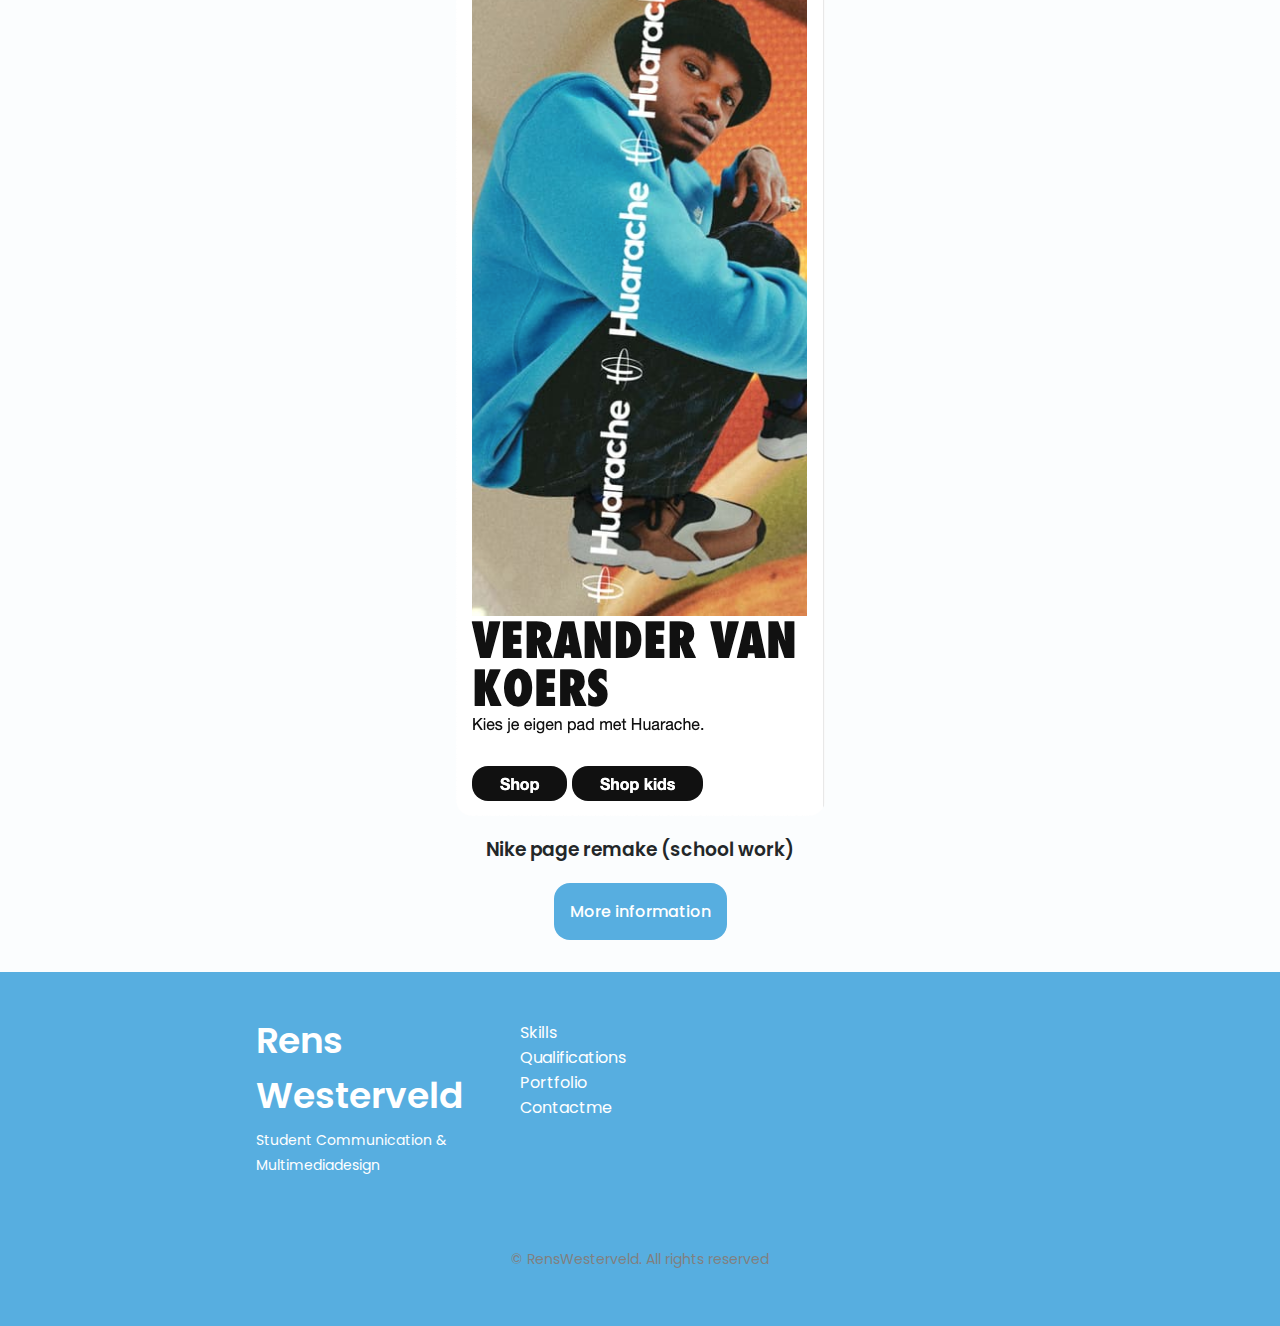
==== commit 99eca16c: "Add files via upload" ====
--- a/portfolio.html
+++ b/portfolio.html
@@ -44,7 +44,15 @@
         <section>
             <ul>
                 <li>
-                    <a href="./Portfolio/albumcover.html">
+                    <a href="./portfolio/rotterdam.html">
+                        <img src="./assets/img/groot:klein scherm.png" alt="">
+                        <h3>Campaign page Rotterdam (school work)</h3>
+                        <span class="button button--flex button--small portfolio__button">More information</span>
+                    </a>
+                </li>
+
+                <li>
+                    <a href="./portfolio/albumcover.html">
                         <img src="assets/img/2fb75d31-77df-4bcc-8fdf-3e74e98454a0.jpg" alt="">
                         <h3>Album cover</h3>
                         <span class="button button--flex button--small portfolio__button">More information</span>
@@ -52,7 +60,7 @@
                 </li>
 
                 <li>
-                    <a href="./Portfolio/logodesign.html">
+                    <a href="./portfolio/logodesign.html">
                         <img src="assets/img/Tekengebied 1 kopie 7.PNG" alt="">
                         <h3>Logo design</h3>
                         <span class="button button--flex button--small portfolio__button">More information</span>
@@ -60,7 +68,7 @@
                 </li>
 
                 <li>
-                    <a href="./Portfolio/ray-ban.html">
+                    <a href="./portfolio/ray-ban.html">
                         <img src="assets/img/raybay.jpg" alt="">
                         <h3>Ray-ban store front</h3>
                         <span class="button button--flex button--small portfolio__button">More information</span>
@@ -76,20 +84,14 @@
                 </li> -->
 
                 <li>
-                    <a href="./Portfolio/nike.html">
+                    <a href="./portfolio/nike.html">
                         <img src="./assets/img/nike.png" alt="">
                         <h3>Nike page remake (school work)</h3>
                         <span class="button button--flex button--small portfolio__button">More information</span>
                     </a>
                 </li>
 
-                <li>
-                    <a href="./Portfolio/rotterdam.html">
-                        <img src="./assets/img/groot:klein scherm.png" alt="">
-                        <h3>Campaign page Rotterdam (school work)</h3>
-                        <span class="button button--flex button--small portfolio__button">More information</span>
-                    </a>
-                </li>
+                
             </ul>
         </section>
     </main>
@@ -98,7 +100,7 @@
         <div class="footer__bg">
             <div class="footer__container container grid">
                 <div>
-                    <h1 class="footer__title">Rens</h1>
+                    <h1 class="footer__title">Rens Westerveld</h1>
                     <span class="footer__subtitle">Student Communication & Multimediadesign</span>
                 </div>
 
--- a/assets/css/styles.css
+++ b/assets/css/styles.css
@@ -694,6 +694,7 @@
 .footer__title {
     font-size: var(--h1-font-size);
     margin-bottom: var(--mb-0-25);
+    margin-top: -.2em;
 }
 
 .footer__subtitle {
@@ -1137,7 +1138,7 @@
 }
 
 /* For large devices */
-@media screen and (min-width: 1024px; ) {
+@media screen and (min-width: 1024px) {
 
     .header,
     .main,
